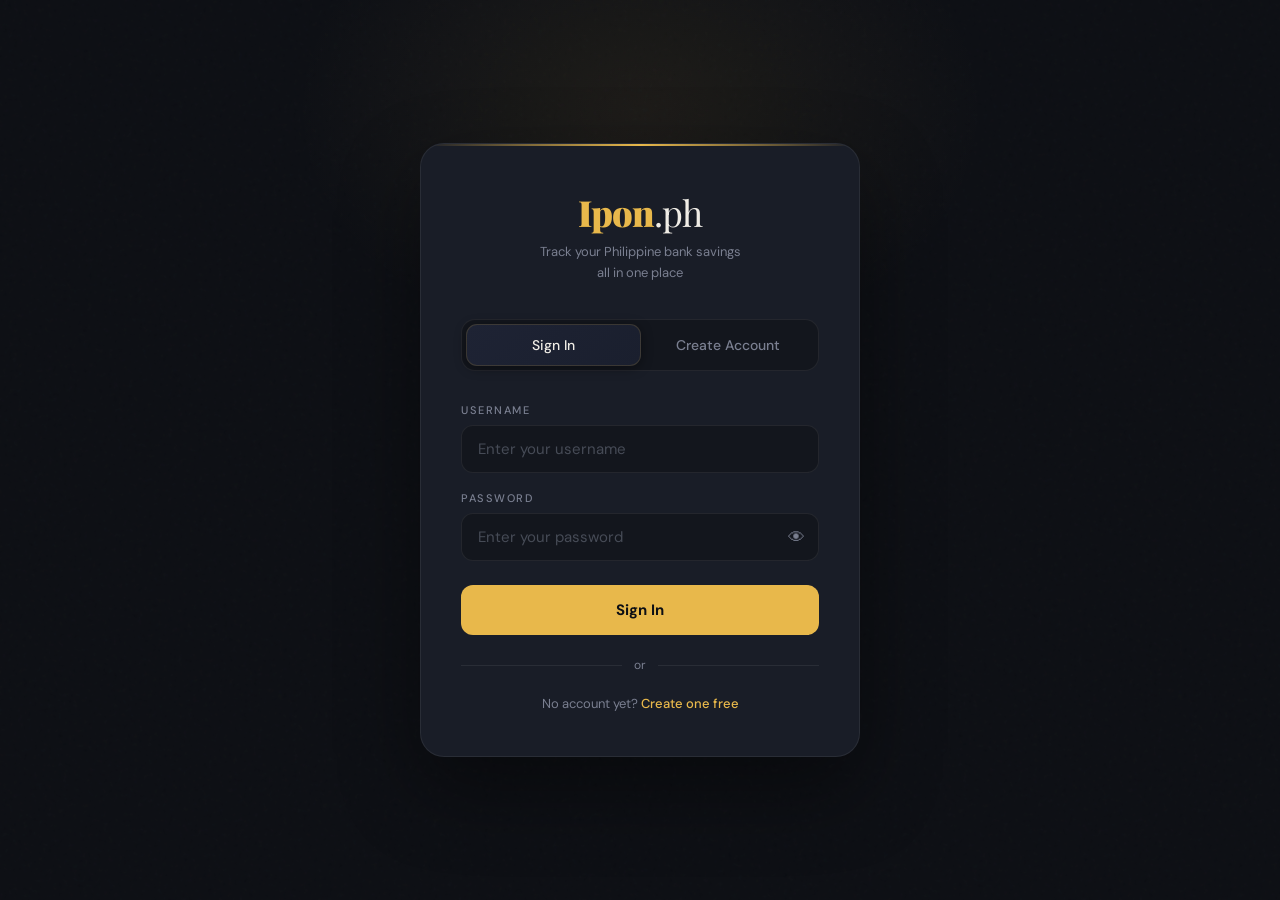
==== login.html @ 26de12b1 "first commit" ====
<!DOCTYPE html>
<html lang="en">
<head>
<meta charset="UTF-8">
<meta name="viewport" content="width=device-width, initial-scale=1.0">
<title>Ipon.ph — Sign In</title>
<link href="https://fonts.googleapis.com/css2?family=Playfair+Display:wght@400;700;900&family=DM+Sans:wght@300;400;500;600&display=swap" rel="stylesheet">
<style>
  :root {
    --bg: #0d0f14;
    --surface: #13161d;
    --card: #191d27;
    --border: rgba(255,255,255,0.07);
    --gold: #e8b84b;
    --text: #f0ede6;
    --muted: #7a7f90;
    --red: #f06060;
  }

  * { box-sizing: border-box; margin: 0; padding: 0; }

  body {
    background: var(--bg);
    color: var(--text);
    font-family: 'DM Sans', sans-serif;
    min-height: 100vh;
    display: flex; align-items: center; justify-content: center;
    padding: 24px;
    overflow-x: hidden;
  }

  body::before {
    content: '';
    position: fixed; inset: 0;
    background-image: url("data:image/svg+xml,%3Csvg viewBox='0 0 200 200' xmlns='http://www.w3.org/2000/svg'%3E%3Cfilter id='n'%3E%3CfeTurbulence type='fractalNoise' baseFrequency='0.9' numOctaves='4' stitchTiles='stitch'/%3E%3C/filter%3E%3Crect width='100%25' height='100%25' filter='url(%23n)' opacity='0.04'/%3E%3C/svg%3E");
    pointer-events: none; z-index: 0; opacity: 0.5;
  }

  .glow {
    position: fixed; top: -140px; left: 50%; transform: translateX(-50%);
    width: 700px; height: 500px;
    background: radial-gradient(ellipse, rgba(232,184,75,0.07) 0%, transparent 70%);
    pointer-events: none; z-index: 0;
  }

  .auth-wrap {
    position: relative; z-index: 1;
    width: 100%; max-width: 440px;
    animation: fadeUp 0.55s cubic-bezier(0.22,1,0.36,1) both;
    transition: opacity 0.4s ease, transform 0.4s ease;
  }
  .auth-wrap.exit {
    opacity: 0;
    transform: translateY(-28px) scale(0.97);
  }

  .auth-box {
    background: var(--card);
    border: 1px solid var(--border);
    border-radius: 24px;
    padding: 44px 40px;
    position: relative; overflow: hidden;
    box-shadow: 0 32px 80px rgba(0,0,0,0.4);
  }
  .auth-box::before {
    content: '';
    position: absolute; top: 0; left: 0; right: 0; height: 2px;
    background: linear-gradient(90deg, transparent, var(--gold), transparent);
  }

  .auth-logo {
    font-family: 'Playfair Display', serif;
    font-size: 36px; font-weight: 900;
    color: var(--gold); text-align: center;
    letter-spacing: -1px; margin-bottom: 6px;
  }
  .auth-logo span { color: var(--text); font-weight: 400; }
  .auth-tagline {
    text-align: center; color: var(--muted);
    font-size: 13px; margin-bottom: 36px; line-height: 1.6;
  }

  .auth-tabs {
    display: flex; background: var(--surface);
    border-radius: 14px; padding: 4px; margin-bottom: 32px;
    border: 1px solid var(--border);
  }
  .auth-tab {
    flex: 1; padding: 11px; border: none; background: none;
    border-radius: 11px; font-family: 'DM Sans', sans-serif;
    font-size: 14px; font-weight: 500; color: var(--muted);
    cursor: pointer; transition: all 0.25s;
  }
  .auth-tab.active {
    background: linear-gradient(135deg, #1e2334, #1a1f2e);
    color: var(--text);
    box-shadow: 0 2px 12px rgba(0,0,0,0.4);
    border: 1px solid rgba(232,184,75,0.15);
  }

  .auth-form { display: none; }
  .auth-form.active { display: block; animation: fadeUp 0.3s ease both; }

  .form-group { margin-bottom: 18px; }
  .form-label {
    display: block; font-size: 11px; letter-spacing: 1.5px;
    text-transform: uppercase; color: var(--muted); margin-bottom: 8px; font-weight: 500;
  }
  .form-control {
    width: 100%; background: var(--surface);
    border: 1px solid var(--border);
    border-radius: 12px; padding: 13px 16px;
    color: var(--text); font-family: 'DM Sans', sans-serif;
    font-size: 15px; outline: none; transition: border-color 0.2s, box-shadow 0.2s;
  }
  .form-control:focus {
    border-color: rgba(232,184,75,0.5);
    box-shadow: 0 0 0 3px rgba(232,184,75,0.08);
  }
  .form-control::placeholder { color: rgba(122,127,144,0.5); }

  .input-wrap { position: relative; }
  .input-wrap .form-control { padding-right: 48px; }
  .toggle-pw {
    position: absolute; right: 14px; top: 50%; transform: translateY(-50%);
    background: none; border: none; color: var(--muted);
    cursor: pointer; font-size: 17px; padding: 0; line-height: 1; transition: color 0.15s;
  }
  .toggle-pw:hover { color: var(--gold); }

  .auth-error {
    background: rgba(240,96,96,0.08);
    border: 1px solid rgba(240,96,96,0.25);
    border-radius: 10px; padding: 11px 14px;
    color: var(--red); font-size: 13px;
    margin-bottom: 18px; display: none; line-height: 1.5;
  }
  .auth-error.show { display: block; animation: fadeUp 0.2s ease; }

  .btn-primary {
    width: 100%; background: var(--gold); color: #0d0f14;
    border: none; border-radius: 12px; padding: 15px;
    font-family: 'DM Sans', sans-serif; font-size: 15px; font-weight: 700;
    cursor: pointer; margin-top: 6px; transition: all 0.2s;
  }
  .btn-primary:hover { background: #f0c85a; transform: translateY(-1px); box-shadow: 0 8px 24px rgba(232,184,75,0.25); }
  .btn-primary:active { transform: translateY(0); }

  .auth-divider {
    display: flex; align-items: center; gap: 12px;
    margin: 22px 0; color: var(--muted); font-size: 12px;
  }
  .auth-divider::before, .auth-divider::after { content: ''; flex: 1; height: 1px; background: var(--border); }

  .auth-footer { text-align: center; color: var(--muted); font-size: 13px; margin-top: 18px; }
  .auth-link { color: var(--gold); cursor: pointer; font-weight: 500; }
  .auth-link:hover { text-decoration: underline; }

  @keyframes fadeUp {
    from { opacity: 0; transform: translateY(20px); }
    to   { opacity: 1; transform: translateY(0); }
  }
</style>
</head>
<body>
<div class="glow"></div>

<div class="auth-wrap" id="authWrap">
  <div class="auth-box">
    <div class="auth-logo">Ipon<span>.ph</span></div>
    <div class="auth-tagline">Track your Philippine bank savings<br>all in one place</div>

    <div class="auth-tabs">
      <button class="auth-tab active" id="tabLogin" onclick="switchTab('login')">Sign In</button>
      <button class="auth-tab" id="tabSignup" onclick="switchTab('signup')">Create Account</button>
    </div>

    <!-- LOGIN -->
    <div class="auth-form active" id="loginForm">
      <div class="auth-error" id="loginError"></div>
      <div class="form-group">
        <label class="form-label">Username</label>
        <input type="text" class="form-control" id="loginUsername" placeholder="Enter your username" autocomplete="username">
      </div>
      <div class="form-group">
        <label class="form-label">Password</label>
        <div class="input-wrap">
          <input type="password" class="form-control" id="loginPassword" placeholder="Enter your password" autocomplete="current-password">
          <button class="toggle-pw" type="button" onclick="togglePw('loginPassword', this)">👁</button>
        </div>
      </div>
      <button class="btn-primary" onclick="doLogin()">Sign In</button>
      <div class="auth-divider">or</div>
      <div class="auth-footer">No account yet? <span class="auth-link" onclick="switchTab('signup')">Create one free</span></div>
    </div>

    <!-- SIGNUP -->
    <div class="auth-form" id="signupForm">
      <div class="auth-error" id="signupError"></div>
      <div class="form-group">
        <label class="form-label">Full Name</label>
        <input type="text" class="form-control" id="signupName" placeholder="e.g. Juan dela Cruz">
      </div>
      <div class="form-group">
        <label class="form-label">Username</label>
        <input type="text" class="form-control" id="signupUsername" placeholder="Choose a username (min. 3 chars)">
      </div>
      <div class="form-group">
        <label class="form-label">Password</label>
        <div class="input-wrap">
          <input type="password" class="form-control" id="signupPassword" placeholder="At least 6 characters">
          <button class="toggle-pw" type="button" onclick="togglePw('signupPassword', this)">👁</button>
        </div>
      </div>
      <div class="form-group">
        <label class="form-label">Confirm Password</label>
        <div class="input-wrap">
          <input type="password" class="form-control" id="signupConfirm" placeholder="Repeat your password">
          <button class="toggle-pw" type="button" onclick="togglePw('signupConfirm', this)">👁</button>
        </div>
      </div>
      <button class="btn-primary" onclick="doSignup()">Create Account</button>
      <div class="auth-divider">or</div>
      <div class="auth-footer">Already have an account? <span class="auth-link" onclick="switchTab('login')">Sign in</span></div>
    </div>

  </div>
</div>

<script>
  // If already logged in, go straight to dashboard
  (function() {
    const s = localStorage.getItem('ipon_session');
    if (s && JSON.parse(localStorage.getItem('ipon_users') || '{}')[s]) {
      window.location.replace('dashboard.html');
    }
  })();

  function switchTab(tab) {
    document.getElementById('tabLogin').classList.toggle('active', tab === 'login');
    document.getElementById('tabSignup').classList.toggle('active', tab === 'signup');
    document.getElementById('loginForm').classList.toggle('active', tab === 'login');
    document.getElementById('signupForm').classList.toggle('active', tab === 'signup');
    document.getElementById('loginError').classList.remove('show');
    document.getElementById('signupError').classList.remove('show');
  }

  function showError(id, msg) {
    const el = document.getElementById(id);
    el.textContent = msg;
    el.classList.add('show');
  }

  function togglePw(id, btn) {
    const inp = document.getElementById(id);
    const visible = inp.type === 'password';
    inp.type = visible ? 'text' : 'password';
    btn.textContent = visible ? '🙈' : '👁';
  }

  function navigate() {
    const wrap = document.getElementById('authWrap');
    wrap.classList.add('exit');
    setTimeout(() => { window.location.href = 'dashboard.html'; }, 400);
  }

  function doLogin() {
    const username = document.getElementById('loginUsername').value.trim();
    const password = document.getElementById('loginPassword').value;
    if (!username || !password) return showError('loginError', 'Please fill in all fields.');
    const users = JSON.parse(localStorage.getItem('ipon_users') || '{}');
    if (!users[username]) return showError('loginError', 'Account not found. Please sign up first.');
    if (users[username].password !== btoa(password)) return showError('loginError', 'Incorrect password. Please try again.');
    localStorage.setItem('ipon_session', username);
    navigate();
  }

  function doSignup() {
    const name     = document.getElementById('signupName').value.trim();
    const username = document.getElementById('signupUsername').value.trim();
    const password = document.getElementById('signupPassword').value;
    const confirm  = document.getElementById('signupConfirm').value;
    if (!name || !username || !password || !confirm) return showError('signupError', 'Please fill in all fields.');
    if (username.length < 3) return showError('signupError', 'Username must be at least 3 characters.');
    if (password.length < 6) return showError('signupError', 'Password must be at least 6 characters.');
    if (password !== confirm) return showError('signupError', 'Passwords do not match.');
    const users = JSON.parse(localStorage.getItem('ipon_users') || '{}');
    if (users[username]) return showError('signupError', 'Username already taken. Please choose another.');
    users[username] = { name, password: btoa(password) };
    localStorage.setItem('ipon_users', JSON.stringify(users));
    localStorage.setItem('ipon_session', username);
    navigate();
  }

  document.getElementById('loginPassword').addEventListener('keydown', e => { if (e.key === 'Enter') doLogin(); });
  document.getElementById('signupConfirm').addEventListener('keydown', e => { if (e.key === 'Enter') doSignup(); });
</script>
</body>
</html>
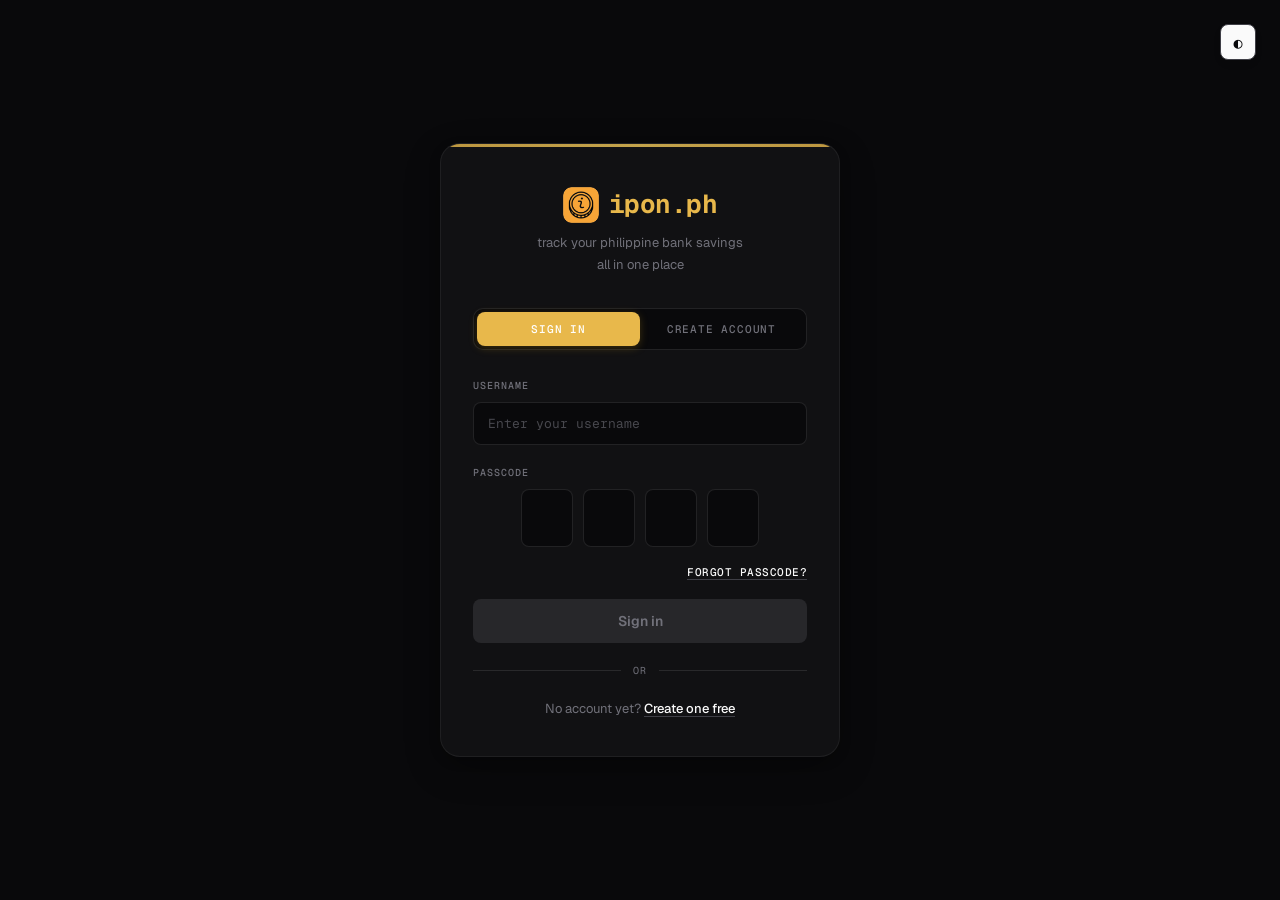
==== commit 0501bf27: "Security Fix" ====
--- a/login.html
+++ b/login.html
@@ -3,176 +3,599 @@
 <head>
 <meta charset="UTF-8">
 <meta name="viewport" content="width=device-width, initial-scale=1.0">
-<title>Ipon.ph — Sign In</title>
-<link href="https://fonts.googleapis.com/css2?family=Playfair+Display:wght@400;700;900&family=DM+Sans:wght@300;400;500;600&display=swap" rel="stylesheet">
+<meta name="color-scheme" content="light dark">
+<title>ipon.ph — sign in</title>
+<link rel="icon" type="image/png" href="favicon.png">
+<link href="https://fonts.googleapis.com/css2?family=Geist:wght@300;400;500;600;700&family=Geist+Mono:wght@400;500;600&display=swap" rel="stylesheet">
 <style>
   :root {
-    --bg: #0d0f14;
-    --surface: #13161d;
-    --card: #191d27;
-    --border: rgba(255,255,255,0.07);
-    --gold: #e8b84b;
-    --text: #f0ede6;
-    --muted: #7a7f90;
-    --red: #f06060;
-  }
-
-  * { box-sizing: border-box; margin: 0; padding: 0; }
+    --bg: #fafafa;
+    --bg-elevated: #ffffff;
+    --ink: #0a0a0a;
+    --ink-secondary: #525252;
+    --ink-tertiary: #a3a3a3;
+    --gray-50: #fafafa;
+    --gray-100: #f5f5f5;
+    --gray-200: #e5e5e5;
+    --gray-300: #d4d4d4;
+    --gray-400: #a3a3a3;
+    --gray-500: #737373;
+    --gray-600: #525252;
+    --accent: #d4a017;
+    --accent-bright: #e8b84b;
+    --accent-dim: rgba(212, 160, 23, 0.08);
+    --accent-mid: rgba(212, 160, 23, 0.18);
+    --green: #16a34a;
+    --green-dim: rgba(22, 163, 74, 0.1);
+    --border: rgba(0, 0, 0, 0.06);
+    --border-strong: rgba(0, 0, 0, 0.1);
+    --shadow-sm: 0 1px 2px rgba(0, 0, 0, 0.04);
+    --shadow-md: 0 4px 12px rgba(0, 0, 0, 0.06), 0 1px 3px rgba(0, 0, 0, 0.04);
+    --shadow-lg: 0 12px 40px -8px rgba(0, 0, 0, 0.1), 0 4px 12px rgba(0, 0, 0, 0.04);
+    --shadow-xl: 0 24px 64px -16px rgba(0, 0, 0, 0.12), 0 8px 24px rgba(0, 0, 0, 0.06);
+    --radius-sm: 8px;
+    --radius-md: 12px;
+    --radius-lg: 16px;
+    --radius-xl: 20px;
+  }
+
+  html.dark {
+    --bg: #09090b;
+    --bg-elevated: #111113;
+    --ink: #fafafa;
+    --ink-secondary: #a1a1aa;
+    --ink-tertiary: #71717a;
+    --gray-50: #18181b;
+    --gray-100: #1c1c20;
+    --gray-200: #27272a;
+    --gray-300: #3f3f46;
+    --gray-400: #71717a;
+    --gray-500: #a1a1aa;
+    --gray-600: #d4d4d8;
+    --accent: #e8b84b;
+    --accent-bright: #f0c85a;
+    --accent-dim: rgba(232, 184, 75, 0.08);
+    --accent-mid: rgba(232, 184, 75, 0.18);
+    --green: #22c55e;
+    --green-dim: rgba(34, 197, 94, 0.1);
+    --border: rgba(255, 255, 255, 0.06);
+    --border-strong: rgba(255, 255, 255, 0.1);
+    --shadow-sm: 0 1px 2px rgba(0, 0, 0, 0.2);
+    --shadow-md: 0 4px 12px rgba(0, 0, 0, 0.25), 0 1px 3px rgba(0, 0, 0, 0.15);
+    --shadow-lg: 0 12px 40px -8px rgba(0, 0, 0, 0.4), 0 4px 12px rgba(0, 0, 0, 0.2);
+    --shadow-xl: 0 24px 64px -16px rgba(0, 0, 0, 0.5), 0 8px 24px rgba(0, 0, 0, 0.25);
+  }
+
+  *, *::before, *::after { box-sizing: border-box; margin: 0; padding: 0; }
 
   body {
     background: var(--bg);
-    color: var(--text);
-    font-family: 'DM Sans', sans-serif;
+    color: var(--ink);
+    font-family: 'Geist', system-ui, -apple-system, sans-serif;
+    font-size: 15px;
+    line-height: 1.6;
     min-height: 100vh;
-    display: flex; align-items: center; justify-content: center;
+    min-height: 100svh;
+    display: flex;
+    align-items: center;
+    justify-content: center;
     padding: 24px;
-    overflow-x: hidden;
-  }
-
-  body::before {
-    content: '';
-    position: fixed; inset: 0;
-    background-image: url("data:image/svg+xml,%3Csvg viewBox='0 0 200 200' xmlns='http://www.w3.org/2000/svg'%3E%3Cfilter id='n'%3E%3CfeTurbulence type='fractalNoise' baseFrequency='0.9' numOctaves='4' stitchTiles='stitch'/%3E%3C/filter%3E%3Crect width='100%25' height='100%25' filter='url(%23n)' opacity='0.04'/%3E%3C/svg%3E");
-    pointer-events: none; z-index: 0; opacity: 0.5;
-  }
-
-  .glow {
-    position: fixed; top: -140px; left: 50%; transform: translateX(-50%);
-    width: 700px; height: 500px;
-    background: radial-gradient(ellipse, rgba(232,184,75,0.07) 0%, transparent 70%);
-    pointer-events: none; z-index: 0;
-  }
-
+    -webkit-font-smoothing: antialiased;
+    -moz-osx-font-smoothing: grayscale;
+    transition: background-color 0.4s ease, color 0.4s ease;
+  }
+
+  @media (prefers-color-scheme: dark) {
+    html:not(.light) { color-scheme: dark; }
+  }
+
+  ::selection {
+    background: var(--accent-mid);
+    color: var(--ink);
+  }
+
+  /* Theme Toggle */
+  .theme-toggle {
+    position: fixed;
+    top: 24px;
+    right: 24px;
+    z-index: 100;
+    width: 36px;
+    height: 36px;
+    border-radius: 8px;
+    background: var(--bg-elevated);
+    border: 1px solid var(--gray-200);
+    color: var(--ink);
+    cursor: pointer;
+    display: flex;
+    align-items: center;
+    justify-content: center;
+    font-size: 15px;
+    font-family: 'Geist Mono', monospace;
+    transition: all 0.2s ease;
+    box-shadow: 0 4px 12px -4px rgba(0,0,0,0.12);
+  }
+
+  .theme-toggle:hover {
+    border-color: var(--gray-300);
+    box-shadow: 0 8px 22px -14px rgba(0,0,0,0.25);
+  }
+
+  html.dark .theme-toggle {
+    background: var(--ink);
+    color: var(--bg);
+    border-color: var(--gray-300);
+  }
+
+  html.dark .theme-toggle:hover {
+    border-color: var(--gray-400);
+  }
+
+  /* Auth Wrapper */
   .auth-wrap {
-    position: relative; z-index: 1;
-    width: 100%; max-width: 440px;
-    animation: fadeUp 0.55s cubic-bezier(0.22,1,0.36,1) both;
-    transition: opacity 0.4s ease, transform 0.4s ease;
-  }
+    width: 100%;
+    max-width: 400px;
+    animation: fadeUp 600ms cubic-bezier(0.16, 1, 0.3, 1) both;
+    animation-delay: 50ms;
+  }
+
   .auth-wrap.exit {
     opacity: 0;
-    transform: translateY(-28px) scale(0.97);
-  }
-
+    transform: translateY(-28px);
+    transition: opacity 0.3s ease, transform 0.3s ease;
+  }
+
+  /* Auth Box */
   .auth-box {
-    background: var(--card);
+    background: var(--bg-elevated);
     border: 1px solid var(--border);
-    border-radius: 24px;
-    padding: 44px 40px;
-    position: relative; overflow: hidden;
-    box-shadow: 0 32px 80px rgba(0,0,0,0.4);
-  }
+    border-radius: var(--radius-xl);
+    padding: 40px 32px 36px;
+    box-shadow: var(--shadow-lg);
+    position: relative;
+    overflow: hidden;
+  }
+
   .auth-box::before {
     content: '';
-    position: absolute; top: 0; left: 0; right: 0; height: 2px;
-    background: linear-gradient(90deg, transparent, var(--gold), transparent);
-  }
-
+    position: absolute;
+    top: 0;
+    left: 0;
+    right: 0;
+    height: 3px;
+    background: linear-gradient(90deg, var(--accent), var(--accent-bright), var(--accent));
+    opacity: 0.8;
+  }
+
+  /* Logo */
   .auth-logo {
-    font-family: 'Playfair Display', serif;
-    font-size: 36px; font-weight: 900;
-    color: var(--gold); text-align: center;
-    letter-spacing: -1px; margin-bottom: 6px;
-  }
-  .auth-logo span { color: var(--text); font-weight: 400; }
+    font-family: 'Geist Mono', monospace;
+    font-size: 26px;
+    font-weight: 700;
+    color: var(--accent);
+    text-align: center;
+    margin-bottom: 6px;
+    letter-spacing: -0.5px;
+    display: flex;
+    align-items: center;
+    justify-content: center;
+    gap: 10px;
+  }
+
+  .logo-img {
+    width: 36px;
+    height: 36px;
+    border-radius: 8px;
+  }
+
+  /* Tagline */
   .auth-tagline {
-    text-align: center; color: var(--muted);
-    font-size: 13px; margin-bottom: 36px; line-height: 1.6;
-  }
-
+    text-align: center;
+    color: var(--ink-tertiary);
+    font-size: 13px;
+    margin-bottom: 32px;
+    line-height: 1.7;
+  }
+
+  /* Tabs */
   .auth-tabs {
-    display: flex; background: var(--surface);
-    border-radius: 14px; padding: 4px; margin-bottom: 32px;
+    display: flex;
+    background: var(--bg);
+    border: 1px solid var(--border-strong);
+    border-radius: 10px;
+    padding: 3px;
+    margin-bottom: 28px;
+  }
+
+  .auth-tab {
+    flex: 1;
+    padding: 10px;
+    border: none;
+    background: none;
+    border-radius: 8px;
+    font-family: 'Geist Mono', monospace;
+    font-size: 11px;
+    font-weight: 500;
+    text-transform: uppercase;
+    letter-spacing: 0.8px;
+    color: var(--ink-tertiary);
+    cursor: pointer;
+    transition: all 0.25s cubic-bezier(0.16, 1, 0.3, 1);
+  }
+
+  .auth-tab.active {
+    background: var(--accent);
+    color: #fff;
+    box-shadow: 0 2px 8px rgba(212, 160, 23, 0.25);
+  }
+
+  .auth-tab:not(.active):hover {
+    color: var(--ink);
+    background: var(--accent-dim);
+  }
+
+  /* Forms */
+  .auth-form { display: none; }
+  .auth-form.active { display: block; animation: fadeUp 300ms ease both; }
+
+  .form-group { margin-bottom: 20px; }
+
+  .form-label {
+    display: block;
+    font-family: 'Geist Mono', monospace;
+    font-size: 10px;
+    font-weight: 500;
+    letter-spacing: 1px;
+    text-transform: uppercase;
+    color: var(--ink-tertiary);
+    margin-bottom: 8px;
+  }
+
+  .form-control {
+    width: 100%;
+    background: #ffffff;
+    border: 1px solid var(--border-strong);
+    border-radius: var(--radius-sm);
+    padding: 12px 14px;
+    color: var(--ink);
+    font-family: 'Geist Mono', monospace;
+    font-size: 13px;
+    outline: none;
+    transition: all 0.2s ease;
+  }
+
+  html.dark .form-control {
+    background: var(--bg);
+  }
+
+  .form-control:focus {
+    border-color: var(--accent);
+    box-shadow: 0 0 0 3px var(--accent-dim);
+  }
+
+  .form-control::placeholder {
+    color: var(--ink-tertiary);
+    opacity: 0.6;
+  }
+
+  /* Passcode Toggle */
+  .input-wrap { position: relative; }
+  .input-wrap .form-control { padding-right: 44px; }
+
+  .toggle-pw {
+    position: absolute;
+    right: 12px;
+    top: 50%;
+    transform: translateY(-50%);
+    background: none;
+    border: none;
+    color: var(--ink-tertiary);
+    cursor: pointer;
+    font-size: 14px;
+    padding: 0;
+    line-height: 1;
+    transition: color 0.15s ease;
+  }
+
+  .toggle-pw:hover { color: var(--ink); }
+
+  /* OTP Input Group */
+  .otp-group {
+    display: flex;
+    gap: 10px;
+    justify-content: center;
+  }
+
+  .otp-input {
+    width: 52px;
+    height: 58px;
+    text-align: center;
+    font-family: 'Geist Mono', monospace;
+    font-size: 22px;
+    font-weight: 600;
+    background: #ffffff;
+    border: 1.5px solid var(--border-strong);
+    border-radius: var(--radius-sm);
+    color: var(--ink);
+    outline: none;
+    transition: all 0.2s ease;
+    caret-color: var(--accent);
+  }
+
+  html.dark .otp-input {
+    background: var(--bg);
+  }
+
+  .otp-input:focus {
+    border-color: var(--accent);
+    box-shadow: 0 0 0 3px var(--accent-dim);
+  }
+
+  .otp-input.filled {
+    border-color: var(--accent);
+    background: var(--accent-dim);
+  }
+
+  .otp-input.error {
+    border-color: #dc2626;
+    animation: shake 0.3s ease;
+  }
+
+  @keyframes shake {
+    0%, 100% { transform: translateX(0); }
+    25% { transform: translateX(-4px); }
+    75% { transform: translateX(4px); }
+  }
+
+  /* Error */
+  .auth-error {
+    background: rgba(220, 38, 38, 0.06);
+    border: 1px solid rgba(220, 38, 38, 0.12);
+    border-radius: var(--radius-sm);
+    padding: 10px 14px;
+    color: #dc2626;
+    font-size: 13px;
+    margin-bottom: 16px;
+    display: none;
+    line-height: 1.5;
+  }
+
+  .auth-error.show { display: block; animation: fadeUp 200ms ease; }
+
+  /* Primary Button */
+  .btn-primary {
+    width: 100%;
+    background: linear-gradient(135deg, var(--accent), var(--accent-bright));
+    color: #fff;
+    border: none;
+    border-radius: var(--radius-sm);
+    padding: 13px;
+    font-family: 'Geist', system-ui, sans-serif;
+    font-size: 14px;
+    font-weight: 600;
+    cursor: pointer;
+    margin-top: 8px;
+    transition: all 0.25s cubic-bezier(0.16, 1, 0.3, 1);
+    display: flex;
+    align-items: center;
+    justify-content: center;
+    gap: 8px;
+    box-shadow: 0 2px 8px rgba(212, 160, 23, 0.25);
+  }
+
+  .btn-primary:hover {
+    transform: translateY(-1px);
+    box-shadow: 0 4px 16px rgba(212, 160, 23, 0.35);
+  }
+
+  .btn-primary:active {
+    transform: translateY(0);
+  }
+
+  .btn-primary:disabled {
+    opacity: 0.5;
+    cursor: not-allowed;
+    transform: none;
+    box-shadow: none;
+  }
+
+  .btn-primary.empty {
+    background: var(--gray-200);
+    color: var(--ink-tertiary);
+    box-shadow: none;
+  }
+
+  .btn-primary.empty:hover {
+    transform: none;
+    box-shadow: none;
+    opacity: 0.8;
+  }
+
+  /* Spinner */
+  .spinner {
+    width: 14px;
+    height: 14px;
+    border: 2px solid rgba(255, 255, 255, 0.3);
+    border-top-color: #fff;
+    border-radius: 50%;
+    animation: spin 0.6s linear infinite;
+  }
+
+  /* Divider */
+  .auth-divider {
+    display: flex;
+    align-items: center;
+    gap: 12px;
+    margin: 20px 0;
+    color: var(--ink-tertiary);
+    font-family: 'Geist Mono', monospace;
+    font-size: 10px;
+    text-transform: uppercase;
+    letter-spacing: 1px;
+  }
+
+  .auth-divider::before,
+  .auth-divider::after {
+    content: '';
+    flex: 1;
+    height: 1px;
+    background: var(--border-strong);
+  }
+
+  /* Footer */
+  .auth-footer {
+    text-align: center;
+    color: var(--ink-tertiary);
+    font-size: 13px;
+    margin-top: 16px;
+  }
+
+  .auth-link {
+    color: var(--ink);
+    cursor: pointer;
+    font-weight: 500;
+    text-decoration: underline;
+    text-underline-offset: 3px;
+    text-decoration-color: var(--gray-300);
+    transition: text-decoration-color 0.15s ease;
+  }
+
+  .auth-link:hover {
+    text-decoration-color: var(--ink);
+  }
+
+  /* Forgot Link */
+  .forgot-link {
+    text-align: right;
+    margin-top: -8px;
+    margin-bottom: 16px;
+  }
+
+  .forgot-link .auth-link {
+    font-family: 'Geist Mono', monospace;
+    font-size: 11px;
+    text-transform: uppercase;
+    letter-spacing: 0.5px;
+  }
+
+  /* Forgot Passcode Modal */
+  #forgotModal {
+    position: fixed;
+    inset: 0;
+    z-index: 1000;
+    background: rgba(0, 0, 0, 0.4);
+    backdrop-filter: blur(12px);
+    -webkit-backdrop-filter: blur(12px);
+    display: none;
+    justify-content: center;
+    align-items: center;
+    padding: 24px;
+  }
+
+  #forgotModal .modal-panel {
+    background: var(--bg-elevated);
     border: 1px solid var(--border);
-  }
-  .auth-tab {
-    flex: 1; padding: 11px; border: none; background: none;
-    border-radius: 11px; font-family: 'DM Sans', sans-serif;
-    font-size: 14px; font-weight: 500; color: var(--muted);
-    cursor: pointer; transition: all 0.25s;
-  }
-  .auth-tab.active {
-    background: linear-gradient(135deg, #1e2334, #1a1f2e);
-    color: var(--text);
-    box-shadow: 0 2px 12px rgba(0,0,0,0.4);
-    border: 1px solid rgba(232,184,75,0.15);
-  }
-
-  .auth-form { display: none; }
-  .auth-form.active { display: block; animation: fadeUp 0.3s ease both; }
-
-  .form-group { margin-bottom: 18px; }
-  .form-label {
-    display: block; font-size: 11px; letter-spacing: 1.5px;
-    text-transform: uppercase; color: var(--muted); margin-bottom: 8px; font-weight: 500;
-  }
-  .form-control {
-    width: 100%; background: var(--surface);
-    border: 1px solid var(--border);
-    border-radius: 12px; padding: 13px 16px;
-    color: var(--text); font-family: 'DM Sans', sans-serif;
-    font-size: 15px; outline: none; transition: border-color 0.2s, box-shadow 0.2s;
-  }
-  .form-control:focus {
-    border-color: rgba(232,184,75,0.5);
-    box-shadow: 0 0 0 3px rgba(232,184,75,0.08);
-  }
-  .form-control::placeholder { color: rgba(122,127,144,0.5); }
-
-  .input-wrap { position: relative; }
-  .input-wrap .form-control { padding-right: 48px; }
-  .toggle-pw {
-    position: absolute; right: 14px; top: 50%; transform: translateY(-50%);
-    background: none; border: none; color: var(--muted);
-    cursor: pointer; font-size: 17px; padding: 0; line-height: 1; transition: color 0.15s;
-  }
-  .toggle-pw:hover { color: var(--gold); }
-
-  .auth-error {
-    background: rgba(240,96,96,0.08);
-    border: 1px solid rgba(240,96,96,0.25);
-    border-radius: 10px; padding: 11px 14px;
-    color: var(--red); font-size: 13px;
-    margin-bottom: 18px; display: none; line-height: 1.5;
-  }
-  .auth-error.show { display: block; animation: fadeUp 0.2s ease; }
-
-  .btn-primary {
-    width: 100%; background: var(--gold); color: #0d0f14;
-    border: none; border-radius: 12px; padding: 15px;
-    font-family: 'DM Sans', sans-serif; font-size: 15px; font-weight: 700;
-    cursor: pointer; margin-top: 6px; transition: all 0.2s;
-  }
-  .btn-primary:hover { background: #f0c85a; transform: translateY(-1px); box-shadow: 0 8px 24px rgba(232,184,75,0.25); }
-  .btn-primary:active { transform: translateY(0); }
-
-  .auth-divider {
-    display: flex; align-items: center; gap: 12px;
-    margin: 22px 0; color: var(--muted); font-size: 12px;
-  }
-  .auth-divider::before, .auth-divider::after { content: ''; flex: 1; height: 1px; background: var(--border); }
-
-  .auth-footer { text-align: center; color: var(--muted); font-size: 13px; margin-top: 18px; }
-  .auth-link { color: var(--gold); cursor: pointer; font-weight: 500; }
-  .auth-link:hover { text-decoration: underline; }
-
+    border-radius: var(--radius-xl);
+    padding: 32px;
+    max-width: 400px;
+    width: 100%;
+    animation: scaleIn 250ms cubic-bezier(0.16, 1, 0.3, 1);
+    box-shadow: var(--shadow-xl);
+  }
+
+  #forgotModal .modal-title {
+    font-family: 'Geist', system-ui, sans-serif;
+    font-size: 18px;
+    font-weight: 600;
+    margin-bottom: 8px;
+  }
+
+  #forgotModal .modal-sub {
+    color: var(--ink-tertiary);
+    font-size: 13px;
+    margin-bottom: 24px;
+    line-height: 1.6;
+  }
+
+  #forgotModal .modal-actions {
+    display: flex;
+    gap: 10px;
+    margin-top: 20px;
+  }
+
+  #forgotModal .btn-cancel {
+    flex: 1;
+    background: var(--bg);
+    border: 1px solid var(--border-strong);
+    border-radius: var(--radius-sm);
+    padding: 11px;
+    color: var(--ink);
+    cursor: pointer;
+    font-family: 'Geist', system-ui, sans-serif;
+    font-size: 14px;
+    transition: all 0.2s ease;
+  }
+
+  #forgotModal .btn-cancel:hover {
+    border-color: var(--gray-400);
+    background: var(--gray-50);
+  }
+
+  #forgotModal .btn-submit {
+    flex: 1;
+    background: linear-gradient(135deg, var(--accent), var(--accent-bright));
+    border: none;
+    border-radius: var(--radius-sm);
+    padding: 11px;
+    color: #fff;
+    cursor: pointer;
+    font-family: 'Geist', system-ui, sans-serif;
+    font-size: 14px;
+    font-weight: 600;
+    transition: all 0.25s cubic-bezier(0.16, 1, 0.3, 1);
+    box-shadow: 0 2px 8px rgba(212, 160, 23, 0.25);
+  }
+
+  #forgotModal .btn-submit:hover {
+    transform: translateY(-1px);
+    box-shadow: 0 4px 16px rgba(212, 160, 23, 0.35);
+  }
+
+  /* Animations */
   @keyframes fadeUp {
-    from { opacity: 0; transform: translateY(20px); }
-    to   { opacity: 1; transform: translateY(0); }
+    from { opacity: 0; transform: translateY(16px); }
+    to { opacity: 1; transform: translateY(0); }
+  }
+
+  @keyframes scaleIn {
+    from { opacity: 0; transform: scale(0.96); }
+    to { opacity: 1; transform: scale(1); }
+  }
+
+  @keyframes spin {
+    to { transform: rotate(360deg); }
+  }
+
+  /* Reduced Motion */
+  @media (prefers-reduced-motion: reduce) {
+    *, *::before, *::after {
+      animation-duration: 0.01ms !important;
+      transition-duration: 0.01ms !important;
+    }
   }
 </style>
 </head>
 <body>
-<div class="glow"></div>
+<button class="theme-toggle" onclick="toggleTheme()" id="themeToggle" title="Toggle theme">◐</button>
 
 <div class="auth-wrap" id="authWrap">
   <div class="auth-box">
-    <div class="auth-logo">Ipon<span>.ph</span></div>
-    <div class="auth-tagline">Track your Philippine bank savings<br>all in one place</div>
-
-    <div class="auth-tabs">
-      <button class="auth-tab active" id="tabLogin" onclick="switchTab('login')">Sign In</button>
-      <button class="auth-tab" id="tabSignup" onclick="switchTab('signup')">Create Account</button>
+    <div class="auth-logo"><img src="favicon.png" alt="ipon.ph" class="logo-img">ipon.ph</div>
+    <div class="auth-tagline">track your philippine bank savings<br>all in one place</div>
+
+    <div class="auth-tabs" id="authTabs">
+      <button class="auth-tab active" id="tabLogin" onclick="switchTab('login')">Sign in</button>
+      <button class="auth-tab" id="tabSignup" onclick="switchTab('signup')">Create account</button>
     </div>
 
     <!-- LOGIN -->
@@ -183,13 +606,16 @@
         <input type="text" class="form-control" id="loginUsername" placeholder="Enter your username" autocomplete="username">
       </div>
       <div class="form-group">
-        <label class="form-label">Password</label>
-        <div class="input-wrap">
-          <input type="password" class="form-control" id="loginPassword" placeholder="Enter your password" autocomplete="current-password">
-          <button class="toggle-pw" type="button" onclick="togglePw('loginPassword', this)">👁</button>
+        <label class="form-label">Passcode</label>
+        <div class="otp-group" id="loginOtp">
+          <input type="password" class="otp-input" inputmode="numeric" maxlength="1" data-index="0">
+          <input type="password" class="otp-input" inputmode="numeric" maxlength="1" data-index="1">
+          <input type="password" class="otp-input" inputmode="numeric" maxlength="1" data-index="2">
+          <input type="password" class="otp-input" inputmode="numeric" maxlength="1" data-index="3">
         </div>
       </div>
-      <button class="btn-primary" onclick="doLogin()">Sign In</button>
+      <div class="forgot-link"><span class="auth-link" onclick="showForgotModal()">forgot passcode?</span></div>
+      <button class="btn-primary empty" id="loginBtn" onclick="doLogin()">Sign in</button>
       <div class="auth-divider">or</div>
       <div class="auth-footer">No account yet? <span class="auth-link" onclick="switchTab('signup')">Create one free</span></div>
     </div>
@@ -199,42 +625,87 @@
       <div class="auth-error" id="signupError"></div>
       <div class="form-group">
         <label class="form-label">Full Name</label>
-        <input type="text" class="form-control" id="signupName" placeholder="e.g. Juan dela Cruz">
+        <input type="text" class="form-control" id="signupName" placeholder="e.g. juan dela cruz">
       </div>
       <div class="form-group">
         <label class="form-label">Username</label>
-        <input type="text" class="form-control" id="signupUsername" placeholder="Choose a username (min. 3 chars)">
+        <input type="text" class="form-control" id="signupUsername" placeholder="letters, numbers, underscores">
       </div>
       <div class="form-group">
-        <label class="form-label">Password</label>
-        <div class="input-wrap">
-          <input type="password" class="form-control" id="signupPassword" placeholder="At least 6 characters">
-          <button class="toggle-pw" type="button" onclick="togglePw('signupPassword', this)">👁</button>
+        <label class="form-label">Passcode</label>
+        <div class="otp-group" id="signupOtp">
+          <input type="password" class="otp-input" inputmode="numeric" maxlength="1" data-index="0">
+          <input type="password" class="otp-input" inputmode="numeric" maxlength="1" data-index="1">
+          <input type="password" class="otp-input" inputmode="numeric" maxlength="1" data-index="2">
+          <input type="password" class="otp-input" inputmode="numeric" maxlength="1" data-index="3">
         </div>
       </div>
       <div class="form-group">
-        <label class="form-label">Confirm Password</label>
-        <div class="input-wrap">
-          <input type="password" class="form-control" id="signupConfirm" placeholder="Repeat your password">
-          <button class="toggle-pw" type="button" onclick="togglePw('signupConfirm', this)">👁</button>
+        <label class="form-label">Confirm Passcode</label>
+        <div class="otp-group" id="signupConfirmOtp">
+          <input type="password" class="otp-input" inputmode="numeric" maxlength="1" data-index="0">
+          <input type="password" class="otp-input" inputmode="numeric" maxlength="1" data-index="1">
+          <input type="password" class="otp-input" inputmode="numeric" maxlength="1" data-index="2">
+          <input type="password" class="otp-input" inputmode="numeric" maxlength="1" data-index="3">
         </div>
       </div>
-      <button class="btn-primary" onclick="doSignup()">Create Account</button>
+      <button class="btn-primary empty" id="signupBtn" onclick="doSignup()">Create account</button>
       <div class="auth-divider">or</div>
       <div class="auth-footer">Already have an account? <span class="auth-link" onclick="switchTab('login')">Sign in</span></div>
     </div>
-
   </div>
 </div>
 
-<script>
-  // If already logged in, go straight to dashboard
-  (function() {
-    const s = localStorage.getItem('ipon_session');
-    if (s && JSON.parse(localStorage.getItem('ipon_users') || '{}')[s]) {
-      window.location.replace('dashboard.html');
+<!-- FORGOT PASSCODE MODAL -->
+<div id="forgotModal">
+  <div class="modal-panel">
+    <div class="modal-title">Reset Passcode</div>
+    <div class="modal-sub">Enter your username and we'll generate a reset token.</div>
+    <div class="auth-error" id="forgotError"></div>
+    <div id="forgotSuccess" style="display:none;background:var(--green-dim);border:1px solid rgba(22,163,74,0.15);border-radius:8px;padding:10px 14px;color:var(--green);font-size:13px;margin-bottom:16px;line-height:1.5"></div>
+    <div class="form-group">
+      <label class="form-label">Username</label>
+      <input type="text" class="form-control" id="forgotUsername" placeholder="Enter your username">
+    </div>
+    <div class="modal-actions">
+      <button class="btn-cancel" onclick="closeForgotModal()">cancel</button>
+      <button class="btn-submit" onclick="doForgotPassword()">Send reset</button>
+    </div>
+  </div>
+</div>
+
+<script type="module">
+  const API = './api';
+
+  // Theme Handling
+  function initTheme() {
+    const saved = localStorage.getItem('ipon_theme');
+    if (saved === 'light') {
+      document.documentElement.classList.add('light');
+    } else {
+      document.documentElement.classList.add('dark');
     }
-  })();
+    updateThemeIcon();
+  }
+
+  function toggleTheme() {
+    const isDark = document.documentElement.classList.contains('dark');
+    document.documentElement.classList.remove('dark', 'light');
+    document.documentElement.classList.add(isDark ? 'light' : 'dark');
+    localStorage.setItem('ipon_theme', isDark ? 'light' : 'dark');
+    updateThemeIcon();
+  }
+
+  function updateThemeIcon() {
+    const isDark = document.documentElement.classList.contains('dark');
+    document.getElementById('themeToggle').textContent = isDark ? '◐' : '☀';
+  }
+
+  initTheme();
+
+  if (localStorage.getItem('ipon_token') && localStorage.getItem('ipon_user')) {
+    window.location.replace('dashboard.html');
+  }
 
   function switchTab(tab) {
     document.getElementById('tabLogin').classList.toggle('active', tab === 'login');
@@ -251,49 +722,215 @@
     el.classList.add('show');
   }
 
-  function togglePw(id, btn) {
-    const inp = document.getElementById(id);
-    const visible = inp.type === 'password';
-    inp.type = visible ? 'text' : 'password';
-    btn.textContent = visible ? '🙈' : '👁';
+  function setLoading(btnId, loading, label) {
+    const btn = document.getElementById(btnId);
+    btn.disabled = loading;
+    btn.innerHTML = loading ? '<div class="spinner"></div>' : label;
   }
 
   function navigate() {
-    const wrap = document.getElementById('authWrap');
-    wrap.classList.add('exit');
+    document.getElementById('authWrap').classList.add('exit');
     setTimeout(() => { window.location.href = 'dashboard.html'; }, 400);
   }
 
-  function doLogin() {
+  // OTP Helpers
+  function getOtpValue(groupId) {
+    const inputs = document.getElementById(groupId).querySelectorAll('.otp-input');
+    return Array.from(inputs).map(inp => inp.value).join('');
+  }
+
+  function clearOtpGroup(groupId) {
+    const inputs = document.getElementById(groupId).querySelectorAll('.otp-input');
+    inputs.forEach(inp => { inp.value = ''; inp.classList.remove('filled', 'error'); });
+    inputs[0].focus();
+  }
+
+  function initOtpGroup(groupId, onComplete) {
+    const group = document.getElementById(groupId);
+    if (!group) return;
+    const inputs = group.querySelectorAll('.otp-input');
+    
+    inputs.forEach((input, i) => {
+      input.addEventListener('input', e => {
+        e.target.value = e.target.value.replace(/[^0-9]/g, '');
+        if (e.target.value) {
+          e.target.classList.add('filled');
+          if (i < inputs.length - 1) inputs[i + 1].focus();
+        } else {
+          e.target.classList.remove('filled');
+        }
+        const val = getOtpValue(groupId);
+        if (val.length === 4 && onComplete) onComplete(val);
+        updateLoginBtn();
+        updateSignupBtn();
+      });
+      
+      input.addEventListener('keydown', e => {
+        if (e.key === 'Backspace' && !e.target.value && i > 0) {
+          inputs[i - 1].focus();
+          inputs[i - 1].value = '';
+          inputs[i - 1].classList.remove('filled');
+          updateLoginBtn();
+          updateSignupBtn();
+        }
+        if (e.key === 'Enter') {
+          const allGroups = ['loginOtp', 'signupOtp', 'signupConfirmOtp'];
+          if (allGroups.includes(groupId)) {
+            const val = getOtpValue('loginOtp');
+            const signupVal = getOtpValue('signupOtp');
+            const confirmVal = getOtpValue('signupConfirmOtp');
+            if (groupId === 'loginOtp' && val.length === 4) doLogin();
+            else if (groupId === 'signupConfirmOtp' && signupVal.length === 4 && confirmVal.length === 4) doSignup();
+          }
+        }
+      });
+      
+      input.addEventListener('paste', e => {
+        e.preventDefault();
+        const pasted = (e.clipboardData || window.clipboardData).getData('text').replace(/[^0-9]/g, '').slice(0, 4);
+        pasted.split('').forEach((digit, j) => {
+          if (inputs[j]) {
+            inputs[j].value = digit;
+            inputs[j].classList.add('filled');
+          }
+        });
+        if (pasted.length === 4 && onComplete) onComplete(pasted);
+        inputs[Math.min(pasted.length, 3)].focus();
+        updateLoginBtn();
+        updateSignupBtn();
+      });
+      
+      input.addEventListener('focus', () => input.select());
+    });
+  }
+
+  async function doLogin() {
     const username = document.getElementById('loginUsername').value.trim();
-    const password = document.getElementById('loginPassword').value;
-    if (!username || !password) return showError('loginError', 'Please fill in all fields.');
-    const users = JSON.parse(localStorage.getItem('ipon_users') || '{}');
-    if (!users[username]) return showError('loginError', 'Account not found. Please sign up first.');
-    if (users[username].password !== btoa(password)) return showError('loginError', 'Incorrect password. Please try again.');
-    localStorage.setItem('ipon_session', username);
-    navigate();
-  }
-
-  function doSignup() {
-    const name     = document.getElementById('signupName').value.trim();
+    const passcode = getOtpValue('loginOtp');
+    if (!username || passcode.length !== 4) return showError('loginError', 'Please fill in all fields.');
+
+    setLoading('loginBtn', true, 'Sign in');
+    try {
+      const res = await fetch(`${API}/auth.php?action=login`, {
+        method: 'POST',
+        headers: { 'Content-Type': 'application/json' },
+        body: JSON.stringify({ username, passcode }),
+      });
+      const data = await res.json();
+      if (res.status === 429) { showError('loginError', data.error); return; }
+      if (!res.ok) { showError('loginError', data.error || 'Login failed.'); return; }
+      localStorage.setItem('ipon_token', data.token);
+      localStorage.setItem('ipon_user', JSON.stringify(data.user));
+      navigate();
+    } catch (e) {
+      showError('loginError', 'Network error. Please try again.');
+    } finally {
+      setLoading('loginBtn', false, 'Sign in');
+    }
+  }
+
+  async function doSignup() {
+    const name = document.getElementById('signupName').value.trim();
     const username = document.getElementById('signupUsername').value.trim();
-    const password = document.getElementById('signupPassword').value;
-    const confirm  = document.getElementById('signupConfirm').value;
-    if (!name || !username || !password || !confirm) return showError('signupError', 'Please fill in all fields.');
+    const passcode = getOtpValue('signupOtp');
+    const confirm = getOtpValue('signupConfirmOtp');
+
+    if (!name || !username || passcode.length !== 4 || confirm.length !== 4) return showError('signupError', 'Please fill in all fields.');
     if (username.length < 3) return showError('signupError', 'Username must be at least 3 characters.');
-    if (password.length < 6) return showError('signupError', 'Password must be at least 6 characters.');
-    if (password !== confirm) return showError('signupError', 'Passwords do not match.');
-    const users = JSON.parse(localStorage.getItem('ipon_users') || '{}');
-    if (users[username]) return showError('signupError', 'Username already taken. Please choose another.');
-    users[username] = { name, password: btoa(password) };
-    localStorage.setItem('ipon_users', JSON.stringify(users));
-    localStorage.setItem('ipon_session', username);
-    navigate();
-  }
-
-  document.getElementById('loginPassword').addEventListener('keydown', e => { if (e.key === 'Enter') doLogin(); });
-  document.getElementById('signupConfirm').addEventListener('keydown', e => { if (e.key === 'Enter') doSignup(); });
+    if (username.length > 30) return showError('signupError', 'Username must be 30 characters or fewer.');
+    if (!/^[a-zA-Z0-9_]+$/.test(username)) return showError('signupError', 'Username may only contain letters, numbers, and underscores.');
+    if (!/^\d{4}$/.test(passcode)) return showError('signupError', 'Passcode must be exactly 4 digits.');
+    if (passcode !== confirm) return showError('signupError', 'Passcodes do not match.');
+
+    setLoading('signupBtn', true, 'Create account');
+    try {
+      const res = await fetch(`${API}/auth.php?action=signup`, {
+        method: 'POST',
+        headers: { 'Content-Type': 'application/json' },
+        body: JSON.stringify({ name, username, passcode }),
+      });
+      const data = await res.json();
+      if (!res.ok) { showError('signupError', data.error || 'Signup failed.'); return; }
+      localStorage.setItem('ipon_token', data.token);
+      localStorage.setItem('ipon_user', JSON.stringify(data.user));
+      navigate();
+    } catch (e) {
+      showError('signupError', 'Network error. Please try again.');
+    } finally {
+      setLoading('signupBtn', false, 'Create account');
+    }
+  }
+
+  // Button state toggling
+  function updateLoginBtn() {
+    const u = document.getElementById('loginUsername').value.trim();
+    const p = getOtpValue('loginOtp');
+    document.getElementById('loginBtn').classList.toggle('empty', !u || p.length !== 4);
+  }
+  function updateSignupBtn() {
+    const n = document.getElementById('signupName').value.trim();
+    const u = document.getElementById('signupUsername').value.trim();
+    const p = getOtpValue('signupOtp');
+    const c = getOtpValue('signupConfirmOtp');
+    document.getElementById('signupBtn').classList.toggle('empty', !n || !u || p.length !== 4 || c.length !== 4);
+  }
+
+  document.getElementById('loginUsername').addEventListener('input', updateLoginBtn);
+  document.getElementById('signupName').addEventListener('input', updateSignupBtn);
+  document.getElementById('signupUsername').addEventListener('input', updateSignupBtn);
+
+  initOtpGroup('loginOtp');
+  initOtpGroup('signupOtp');
+  initOtpGroup('signupConfirmOtp');
+  updateLoginBtn();
+  updateSignupBtn();
+
+  // Expose functions for buttons
+  window.toggleTheme = toggleTheme;
+  window.switchTab = switchTab;
+  window.doLogin = doLogin;
+  window.doSignup = doSignup;
+  window.showForgotModal = showForgotModal;
+  window.closeForgotModal = closeForgotModal;
+  window.doForgotPassword = doForgotPassword;
+
+  function showForgotModal() {
+    document.getElementById('forgotModal').style.display = 'flex';
+    document.getElementById('forgotUsername').value = document.getElementById('loginUsername').value;
+    document.getElementById('forgotError').classList.remove('show');
+    document.getElementById('forgotSuccess').style.display = 'none';
+  }
+
+  function closeForgotModal() {
+    document.getElementById('forgotModal').style.display = 'none';
+  }
+
+  async function doForgotPassword() {
+    const username = document.getElementById('forgotUsername').value.trim();
+    if (!username) {
+      showError('forgotError', 'Please enter your username.');
+      return;
+    }
+
+    try {
+      const res = await fetch(`${API}/auth.php?action=forgot-password`, {
+        method: 'POST',
+        headers: { 'Content-Type': 'application/json' },
+        body: JSON.stringify({ username }),
+      });
+      const data = await res.json();
+      if (!res.ok) {
+        showError('forgotError', data.error || 'Request failed.');
+        return;
+      }
+      const s = document.getElementById('forgotSuccess');
+      s.textContent = data.message;
+      s.style.display = 'block';
+      document.getElementById('forgotError').classList.remove('show');
+    } catch (e) {
+      showError('forgotError', 'Network error. Please try again.');
+    }
+  }
 </script>
 </body>
 </html>
